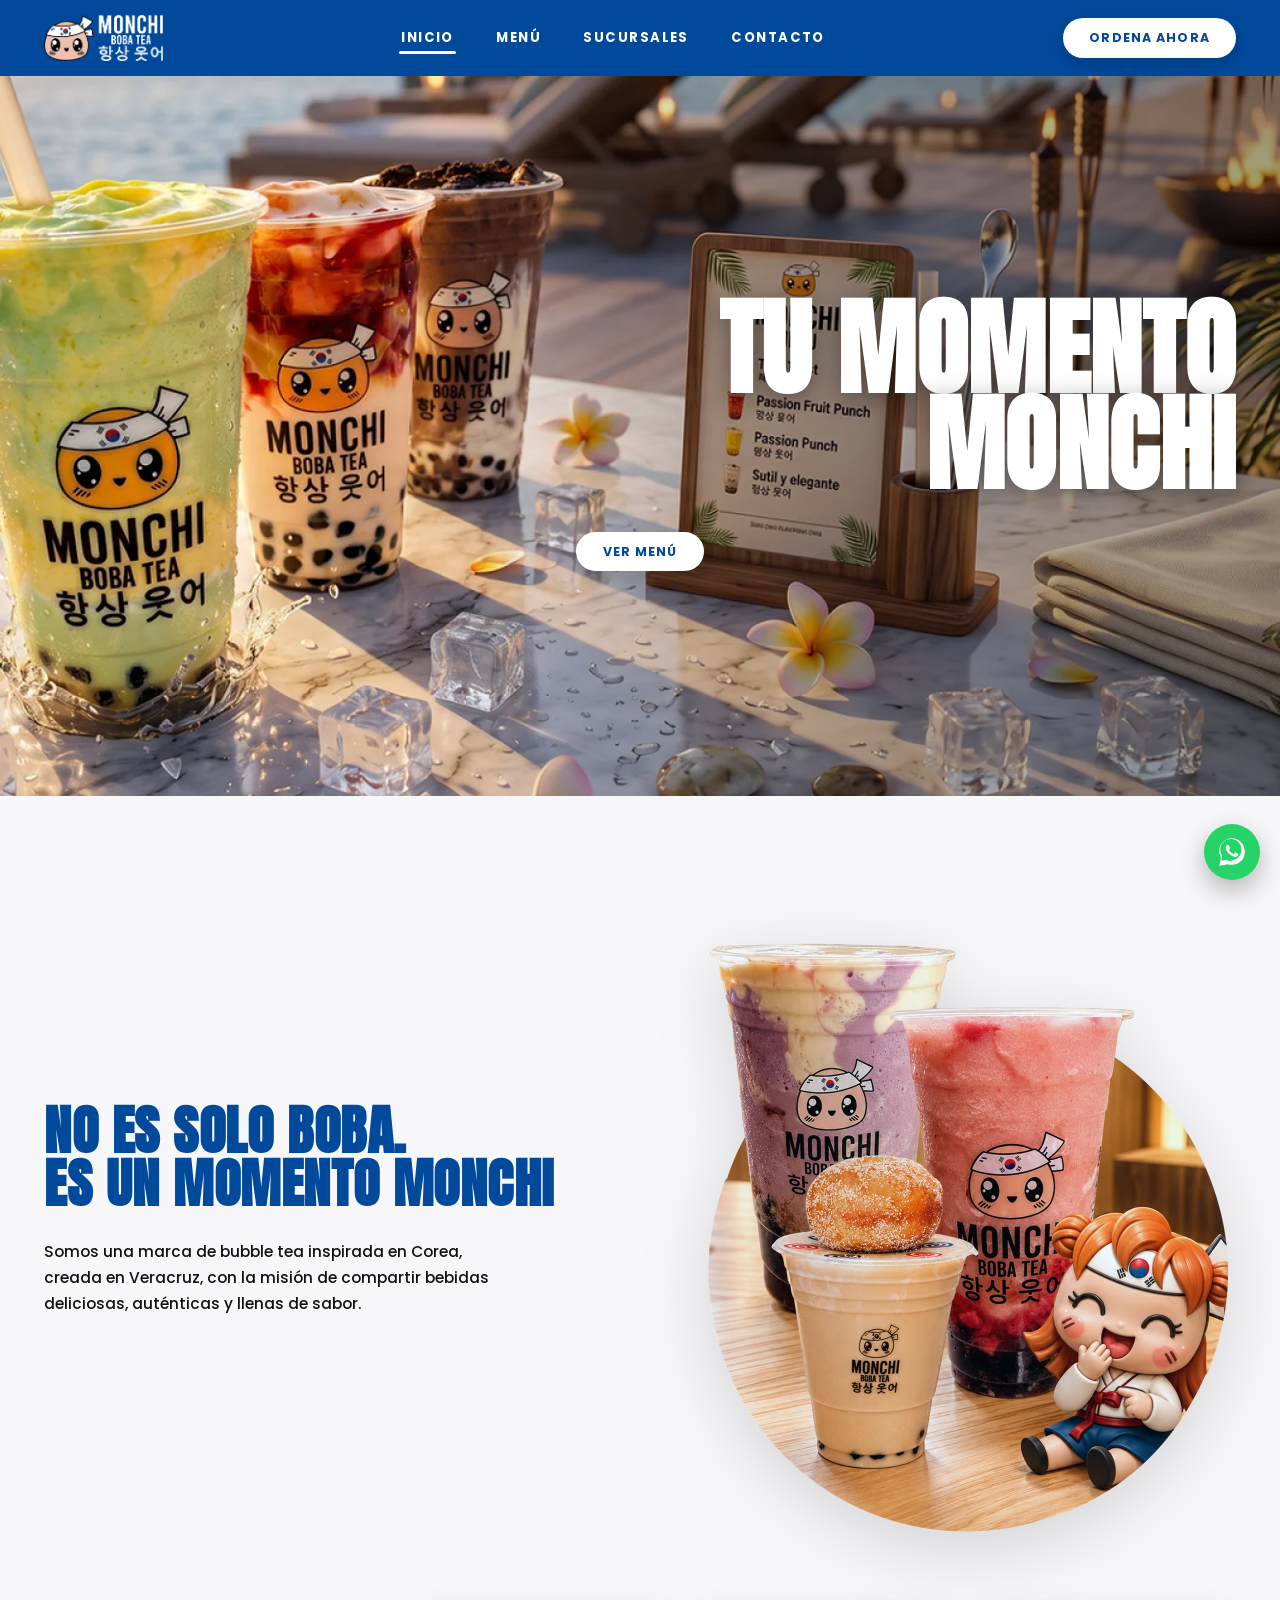
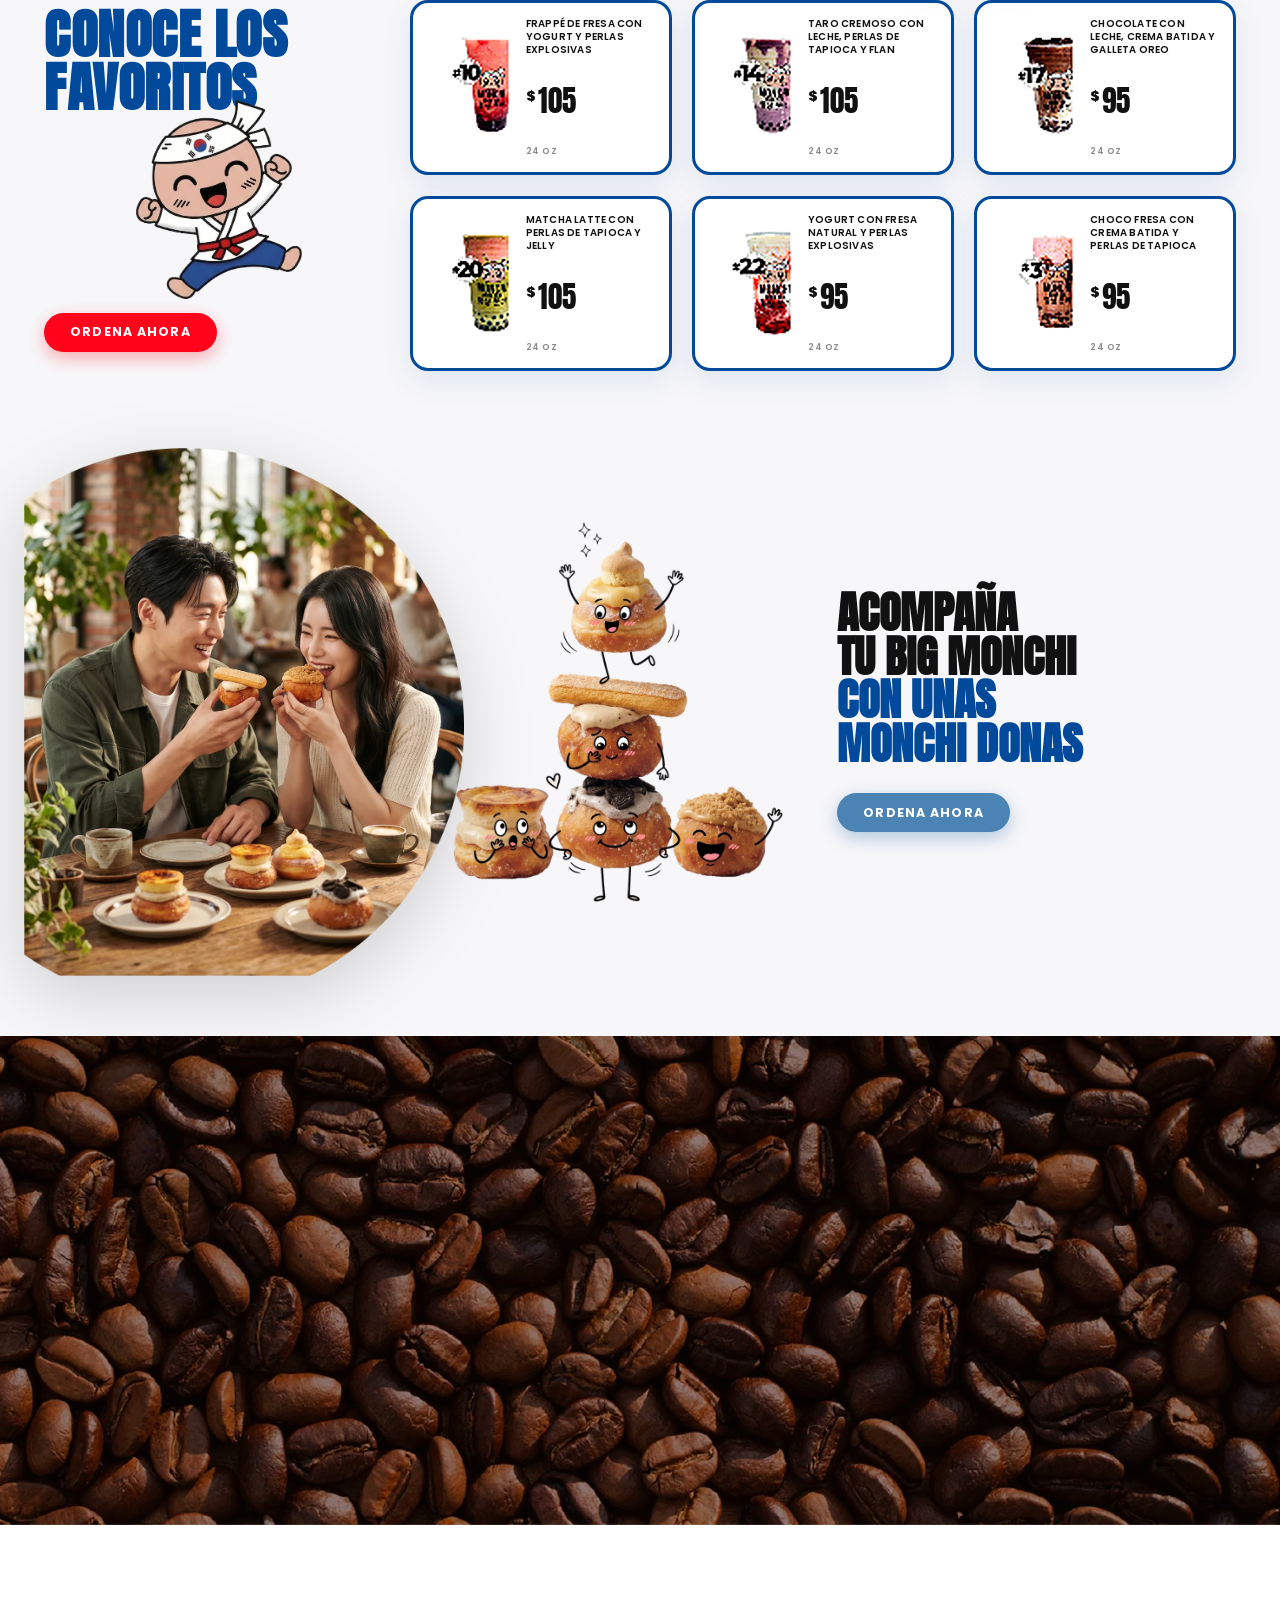
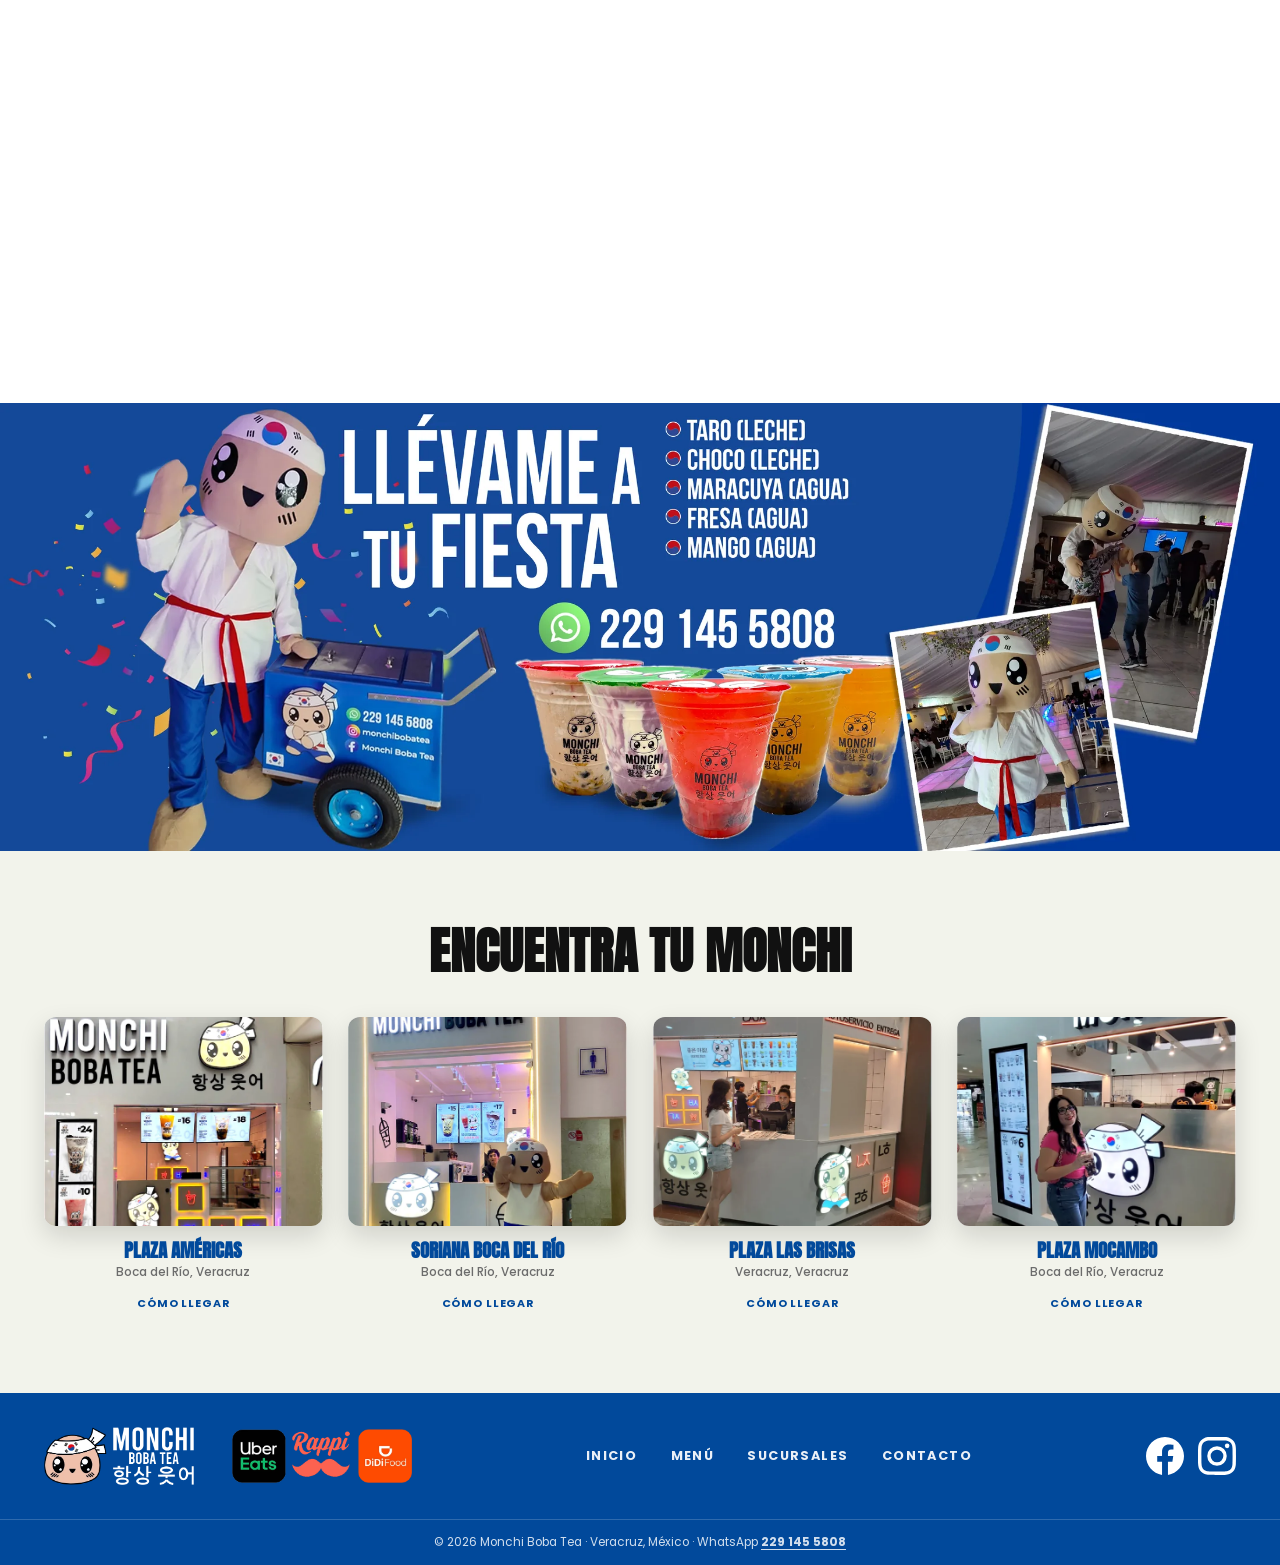
==== index.html @ 80b96523 "Sitio web de Monchi Boba Tea Página de una sola sección construida a partir de la maqueta original (" ====
<!DOCTYPE html>
<html lang="es-MX">
<head>
<meta charset="UTF-8">
<meta name="viewport" content="width=device-width, initial-scale=1">
<title>Monchi Boba Tea — Tu momento Monchi | Veracruz</title>
<meta name="description" content="Monchi Boba Tea: bubble tea inspirado en Corea, creado en Veracruz. Bebidas, Monchi Donas y café. Pídenos por Uber Eats, Rappi y DiDi Food.">
<meta name="theme-color" content="#01499B">
<link rel="icon" href="img/mascota.webp">
<meta property="og:title" content="Monchi Boba Tea — Tu momento Monchi">
<meta property="og:description" content="Bubble tea inspirado en Corea, creado en Veracruz.">
<meta property="og:image" content="img/hero-banner.webp">
<meta property="og:type" content="website">
<link rel="preconnect" href="https://fonts.googleapis.com">
<link rel="preconnect" href="https://fonts.gstatic.com" crossorigin>
<link href="https://fonts.googleapis.com/css2?family=Anton&family=Poppins:wght@400;500;600;700;800&display=swap" rel="stylesheet">
<link rel="stylesheet" href="css/styles.css">
</head>
<body>

<a class="skip-link" href="#inicio">Saltar al contenido</a>

<!-- ================= HEADER ================= -->
<header class="header" id="header">
  <div class="header__inner">
    <a class="header__logo" href="#inicio" aria-label="Monchi Boba Tea — Inicio">
      <img src="img/logo-blanco.webp" alt="Monchi Boba Tea" width="494" height="191">
    </a>

    <nav class="nav" id="nav" aria-label="Navegación principal">
      <ul class="nav__list">
        <li><a class="nav__link" href="#inicio">Inicio</a></li>
        <li><a class="nav__link" href="#menu">Menú</a></li>
        <li><a class="nav__link" href="#sucursales">Sucursales</a></li>
        <li><a class="nav__link" href="#contacto">Contacto</a></li>
      </ul>
      <a class="btn btn--white nav__cta-mobile" href="#pedidos">Ordena ahora</a>
    </nav>

    <a class="btn btn--white header__cta" href="#pedidos">Ordena ahora</a>

    <button class="hamburger" id="hamburger" aria-label="Abrir menú" aria-expanded="false" aria-controls="nav">
      <span></span><span></span><span></span>
    </button>
  </div>
</header>

<!-- ================= HERO ================= -->
<section class="hero" id="inicio">
  <img class="hero__bg" src="img/hero-banner.webp" alt="Bebidas Monchi Boba Tea sobre una mesa frente al mar" fetchpriority="high" width="1920" height="748">
  <div class="hero__content">
    <h1 class="hero__title reveal">Tu momento<br>Monchi</h1>
    <a class="btn btn--white hero__btn reveal" href="#menu">Ver menú</a>
  </div>
</section>

<!-- ================= NOSOTROS ================= -->
<section class="nosotros" id="nosotros">
  <div class="container nosotros__grid">
    <div class="nosotros__text reveal">
      <h2 class="h2-blue">No es solo boba.<br>Es un momento Monchi</h2>
      <p>Somos una marca de bubble tea inspirada en Corea, creada en Veracruz, con la misión de compartir bebidas deliciosas, auténticas y llenas de sabor.</p>
    </div>
    <div class="nosotros__media reveal">
      <img src="img/nosotros-circulo.webp" alt="Vasos de Monchi Boba Tea junto a la mascota Monchi" loading="lazy" width="1040" height="1300">
    </div>
  </div>
</section>

<!-- ================= FAVORITOS / MENÚ ================= -->
<section class="favoritos" id="menu">
  <div class="container favoritos__grid">
    <div class="favoritos__aside">
      <h2 class="h2-blue reveal">Conoce los<br>favoritos</h2>
      <img class="favoritos__mascota reveal" src="img/mascota.webp" alt="Mascota Monchi festejando" loading="lazy" width="420" height="501">
      <a class="btn btn--red reveal" href="#pedidos">Ordena ahora</a>
    </div>
    <div class="cards" id="cardsFavoritos"><!-- inyectado por js/main.js --></div>
  </div>
</section>

<!-- ================= DONAS ================= -->
<section class="donas" id="donas">
  <div class="donas__inner">
    <div class="donas__pareja reveal">
      <img src="img/donas-pareja.webp" alt="Pareja disfrutando Monchi Donas" loading="lazy" width="1040" height="1249">
    </div>
    <img class="donas__animadas reveal" src="img/donas-animadas.webp" alt="Monchi Donas animadas apiladas" loading="lazy" width="760" height="875">
    <div class="donas__text reveal">
      <h2>Acompaña<br>tu Big Monchi<br><span class="azul">con unas<br>Monchi Donas</span></h2>
      <a class="btn btn--blue" href="#pedidos">Ordena ahora</a>
    </div>
  </div>
</section>

<!-- ================= CAFÉ ================= -->
<section class="cafe" id="cafe">
  <div class="container">
    <h2 class="cafe__title reveal">Nuestro café</h2>
    <div class="cards cards--cafe" id="cardsCafe"><!-- inyectado por js/main.js --></div>
    <div class="cafe__cta reveal"><a class="btn btn--white" href="#pedidos">Ordena ahora</a></div>
  </div>
</section>

<!-- ================= GALERÍA / PEDIDOS ================= -->
<section class="galeria" id="pedidos">
  <div class="galeria__grid">
    <figure class="galeria__item reveal"><img src="img/galeria-1.webp" alt="Chica bebiendo un Monchi Boba Tea" loading="lazy" width="900" height="986"></figure>
    <figure class="galeria__item galeria__item--pedidos reveal">
      <img src="img/galeria-2.webp" alt="Pídenos por Uber Eats, Rappi y DiDi Food" loading="lazy" width="900" height="986">
      <div class="galeria__apps" role="group" aria-label="Apps de entrega">
        <a class="galeria__app" href="https://www.ubereats.com/mx/search?q=Monchi%20Boba%20Tea" target="_blank" rel="noopener">Uber Eats</a>
        <a class="galeria__app" href="https://www.rappi.com.mx/" target="_blank" rel="noopener">Rappi</a>
        <a class="galeria__app" href="https://www.didi-food.com/es-MX" target="_blank" rel="noopener">DiDi Food</a>
      </div>
    </figure>
    <figure class="galeria__item reveal"><img src="img/galeria-3.webp" alt="Chica abrazando un Big Monchi" loading="lazy" width="900" height="986"></figure>
  </div>
</section>

<!-- ================= FIESTA ================= -->
<section class="fiesta" id="fiesta" aria-label="Llévame a tu fiesta">
  <a class="fiesta__link" href="https://wa.me/522291455808?text=Hola%20Monchi%2C%20quiero%20informes%20del%20carrito%20para%20mi%20fiesta" target="_blank" rel="noopener">
    <img src="img/banner-fiesta.webp" alt="Llévame a tu fiesta: taro, choco, maracuyá, fresa y mango. WhatsApp 229 145 5808" loading="lazy" width="2200" height="770">
  </a>

  <!-- Resumen legible del banner: sólo se muestra en pantallas pequeñas,
       donde el texto del banner queda demasiado reducido para leerse. -->
  <div class="fiesta__resumen">
    <img class="fiesta__mascota" src="img/mascota.webp" alt="" aria-hidden="true" loading="lazy" width="420" height="501">
    <h2>Llévame a<br>tu fiesta</h2>
    <ul class="fiesta__sabores">
      <li>Taro (leche)</li>
      <li>Choco (leche)</li>
      <li>Maracuyá (agua)</li>
      <li>Fresa (agua)</li>
      <li>Mango (agua)</li>
    </ul>
    <a class="btn btn--white fiesta__cta" href="https://wa.me/522291455808?text=Hola%20Monchi%2C%20quiero%20informes%20del%20carrito%20para%20mi%20fiesta" target="_blank" rel="noopener">
      WhatsApp 229 145 5808
    </a>
  </div>
</section>

<!-- ================= SUCURSALES ================= -->
<section class="sucursales" id="sucursales">
  <div class="container">
    <h2 class="sucursales__title reveal">Encuentra tu Monchi</h2>
    <div class="sucursales__grid" id="gridSucursales"><!-- inyectado por js/main.js --></div>
  </div>
</section>

<!-- ================= FOOTER ================= -->
<footer class="footer" id="contacto">
  <div class="container footer__inner">
    <a class="footer__logo" href="#inicio" aria-label="Monchi Boba Tea — Inicio">
      <img src="img/logo-blanco.webp" alt="Monchi Boba Tea" loading="lazy" width="494" height="191">
    </a>

    <img class="footer__delivery" src="img/delivery.webp" alt="Uber Eats, Rappi y DiDi Food" loading="lazy" width="565" height="170">

    <nav class="footer__nav" aria-label="Navegación del pie">
      <a href="#inicio">Inicio</a>
      <a href="#menu">Menú</a>
      <a href="#sucursales">Sucursales</a>
      <a href="#contacto">Contacto</a>
    </nav>

    <div class="footer__social">
      <a href="https://www.facebook.com/MonchiBobaTea" target="_blank" rel="noopener" aria-label="Facebook de Monchi Boba Tea">
        <svg viewBox="0 0 24 24" aria-hidden="true"><path fill="currentColor" d="M24 12.07C24 5.4 18.63 0 12 0S0 5.4 0 12.07C0 18.1 4.39 23.09 10.13 24v-8.44H7.08v-3.49h3.05V9.41c0-3.02 1.79-4.69 4.53-4.69 1.31 0 2.68.24 2.68.24v2.96h-1.51c-1.49 0-1.96.93-1.96 1.89v2.26h3.33l-.53 3.49h-2.8V24C19.61 23.09 24 18.1 24 12.07z"/></svg>
      </a>
      <a href="https://www.instagram.com/monchibobatea" target="_blank" rel="noopener" aria-label="Instagram de Monchi Boba Tea">
        <svg viewBox="0 0 24 24" aria-hidden="true"><path fill="currentColor" d="M12 2.16c3.2 0 3.58.01 4.85.07 1.17.05 1.8.25 2.23.41.56.22.96.48 1.38.9.42.42.68.82.9 1.38.16.42.36 1.06.41 2.23.06 1.27.07 1.65.07 4.85s-.01 3.58-.07 4.85c-.05 1.17-.25 1.8-.41 2.23-.22.56-.48.96-.9 1.38-.42.42-.82.68-1.38.9-.42.16-1.06.36-2.23.41-1.27.06-1.65.07-4.85.07s-3.58-.01-4.85-.07c-1.17-.05-1.8-.25-2.23-.41-.56-.22-.96-.48-1.38-.9-.42-.42-.68-.82-.9-1.38-.16-.42-.36-1.06-.41-2.23C2.17 15.58 2.16 15.2 2.16 12s.01-3.58.07-4.85c.05-1.17.25-1.8.41-2.23.22-.56.48-.96.9-1.38.42-.42.82-.68 1.38-.9.42-.16 1.06-.36 2.23-.41C8.42 2.17 8.8 2.16 12 2.16M12 0C8.74 0 8.33.01 7.05.07 5.78.13 4.9.33 4.14.63c-.79.3-1.46.72-2.12 1.38C1.36 2.67.95 3.34.63 4.14.33 4.9.13 5.78.07 7.05.01 8.33 0 8.74 0 12s.01 3.67.07 4.95c.06 1.27.26 2.15.56 2.91.3.79.72 1.46 1.38 2.12.66.66 1.33 1.07 2.12 1.38.76.3 1.64.5 2.91.56C8.33 23.99 8.74 24 12 24s3.67-.01 4.95-.07c1.27-.06 2.15-.26 2.91-.56.79-.3 1.46-.72 2.12-1.38.66-.66 1.07-1.33 1.38-2.12.3-.76.5-1.64.56-2.91.06-1.28.07-1.69.07-4.95s-.01-3.67-.07-4.95c-.06-1.27-.26-2.15-.56-2.91-.3-.79-.72-1.46-1.38-2.12C21.33 1.36 20.66.95 19.86.63 19.1.33 18.22.13 16.95.07 15.67.01 15.26 0 12 0z"/><path fill="currentColor" d="M12 5.84A6.16 6.16 0 1 0 18.16 12 6.16 6.16 0 0 0 12 5.84zM12 16a4 4 0 1 1 4-4 4 4 0 0 1-4 4z"/><circle fill="currentColor" cx="18.41" cy="5.59" r="1.44"/></svg>
      </a>
    </div>
  </div>
  <div class="footer__legal">
    <div class="container">
      <p>© <span id="year"></span> Monchi Boba Tea · Veracruz, México · WhatsApp <a href="https://wa.me/522291455808" target="_blank" rel="noopener">229 145 5808</a></p>
    </div>
  </div>
</footer>

<a class="wa-float" href="https://wa.me/522291455808?text=Hola%20Monchi%2C%20quiero%20hacer%20un%20pedido" target="_blank" rel="noopener" aria-label="Escríbenos por WhatsApp">
  <svg viewBox="0 0 32 32" aria-hidden="true"><path fill="currentColor" d="M16.04 3C9.4 3 4 8.4 4 15.04c0 2.12.55 4.19 1.6 6.02L4 29l8.13-1.55a12 12 0 0 0 3.91.66h.01c6.63 0 12.03-5.4 12.03-12.04C28.08 8.4 22.68 3 16.04 3zm0 21.9h-.01a10 10 0 0 1-5.09-1.39l-.36-.22-4.82.92.96-4.7-.24-.38a9.94 9.94 0 0 1-1.53-5.31c0-5.51 4.49-10 10-10 2.67 0 5.18 1.04 7.07 2.93a9.93 9.93 0 0 1 2.93 7.07c0 5.51-4.49 10.08-9.91 10.08zm5.5-7.5c-.3-.15-1.77-.87-2.04-.97-.27-.1-.47-.15-.67.15s-.77.97-.94 1.17c-.17.2-.35.22-.65.07-.3-.15-1.26-.46-2.4-1.48a9 9 0 0 1-1.66-2.07c-.17-.3-.02-.46.13-.61.14-.14.3-.35.45-.52.15-.17.2-.3.3-.5.1-.2.05-.37-.02-.52-.08-.15-.67-1.62-.92-2.22-.24-.58-.49-.5-.67-.51h-.57c-.2 0-.52.07-.79.37-.27.3-1.04 1.02-1.04 2.48s1.07 2.88 1.22 3.08c.15.2 2.1 3.2 5.08 4.49.71.3 1.26.49 1.69.63.71.22 1.36.19 1.87.12.57-.09 1.77-.72 2.02-1.42.25-.7.25-1.29.17-1.42-.07-.13-.27-.2-.57-.35z"/></svg>
</a>

<script src="js/main.js"></script>
</body>
</html>
---- css/styles.css ----
/* =========================================================
   MONCHI BOBA TEA — hoja de estilos principal
   Paleta y tipografía tomadas de la maqueta.
   ========================================================= */

:root{
  --azul:        #01499B;   /* azul institucional (nav, footer, títulos) */
  --azul-fiesta: #00399C;   /* azul del banner de fiesta */
  --azul-claro:  #4B83B4;   /* botón de la sección Donas */
  --rojo:        #FF041B;   /* botón "Ordena ahora" de Favoritos */
  --negro:       #111111;
  --gris-texto:  #3A3A3A;
  --hueso:       #F7F7F9;   /* fondo secciones claras */
  --hueso-2:     #F2F3EB;   /* fondo sección sucursales */
  --blanco:      #FFFFFF;

  --display: 'Anton', 'Arial Narrow', Impact, sans-serif;
  --texto:   'Poppins', 'Segoe UI', system-ui, sans-serif;

  --radio:   18px;
  --radio-sm: 12px;
  --sombra:  0 10px 30px rgba(1, 73, 155, .10);
  --max:     1240px;
  --header-h: 76px;
}

/* ---------- Reset ---------- */
*,*::before,*::after{ box-sizing:border-box; }
html{ scroll-behavior:smooth; scroll-padding-top:var(--header-h); }
body{
  margin:0;
  font-family:var(--texto);
  color:var(--gris-texto);
  background:var(--blanco);
  overflow-x:hidden;
  -webkit-font-smoothing:antialiased;
}
/* height:auto junto a los atributos width/height del HTML evita que la página
   "salte" mientras cargan las imágenes. */
img{ max-width:100%; height:auto; display:block; }
a{ text-decoration:none; color:inherit; }
ul{ list-style:none; margin:0; padding:0; }
h1,h2,h3{ margin:0; }
button{ font:inherit; }

@media (prefers-reduced-motion: reduce){
  html{ scroll-behavior:auto; }
  *,*::before,*::after{ animation-duration:.001ms !important; transition-duration:.001ms !important; }
}

.container{ width:100%; max-width:var(--max); margin-inline:auto; padding-inline:24px; }

.skip-link{
  position:absolute; left:-9999px; top:0; z-index:999;
  background:var(--blanco); color:var(--azul); padding:12px 20px; border-radius:0 0 12px 0; font-weight:700;
}
.skip-link:focus{ left:0; }

:where(a,button,[tabindex]):focus-visible{
  outline:3px solid #FFD400; outline-offset:3px; border-radius:6px;
}

/* ---------- Tipografía de títulos ---------- */
.h2-blue{
  font-family:var(--display);
  color:var(--azul);
  font-size:clamp(2rem, 4.6vw, 3.4rem);
  line-height:.98;
  letter-spacing:.01em;
  text-transform:uppercase;
}

/* ---------- Botones ---------- */
.btn{
  display:inline-flex; align-items:center; justify-content:center;
  font-family:var(--texto);
  font-weight:700;
  font-size:.78rem;
  letter-spacing:.09em;
  text-transform:uppercase;
  padding:.85em 2.1em;
  border-radius:999px;
  white-space:nowrap;
  transition:transform .18s ease, box-shadow .18s ease, background-color .18s ease, color .18s ease;
}
.btn:hover{ transform:translateY(-2px); }
.btn:active{ transform:translateY(0); }

.btn--white{ background:var(--blanco); color:var(--azul); box-shadow:0 6px 18px rgba(0,0,0,.16); }
.btn--white:hover{ background:#EAF2FC; box-shadow:0 10px 24px rgba(0,0,0,.22); }

.btn--red{ background:var(--rojo); color:var(--blanco); box-shadow:0 6px 18px rgba(255,4,27,.32); }
.btn--red:hover{ background:#E20017; box-shadow:0 10px 26px rgba(255,4,27,.42); }

.btn--blue{ background:var(--azul-claro); color:var(--blanco); box-shadow:0 6px 18px rgba(1,73,155,.28); }
.btn--blue:hover{ background:var(--azul); box-shadow:0 10px 26px rgba(1,73,155,.38); }

/* =========================================================
   HEADER
   ========================================================= */
.header{
  position:fixed; inset:0 0 auto 0; z-index:100;
  background:var(--azul);
  transition:box-shadow .25s ease, background-color .25s ease;
}
.header.is-stuck{ box-shadow:0 6px 22px rgba(0,0,0,.20); }

.header__inner{
  width:100%; max-width:var(--max); margin-inline:auto;
  padding:0 24px;
  height:var(--header-h);
  display:flex; align-items:center; gap:24px;
}
.header__logo{ flex:0 0 auto; }
.header__logo img{ height:46px; width:auto; }

.nav{ margin-inline:auto; }
.nav__list{ display:flex; align-items:center; gap:clamp(18px, 3vw, 46px); }
.nav__link{
  color:var(--blanco);
  font-weight:700; font-size:.82rem; letter-spacing:.11em; text-transform:uppercase;
  position:relative; padding:6px 2px; display:inline-block;
}
.nav__link::after{
  content:""; position:absolute; left:0; right:0; bottom:0; height:3px;
  background:var(--blanco); border-radius:3px;
  transform:scaleX(0); transform-origin:left; transition:transform .25s ease;
}
.nav__link:hover::after,
.nav__link.is-active::after{ transform:scaleX(1); }

.header__cta{ flex:0 0 auto; }
.nav__cta-mobile{ display:none; }

/* Hamburguesa */
.hamburger{
  display:none;
  width:44px; height:44px; padding:10px;
  background:transparent; border:0; cursor:pointer;
  flex-direction:column; justify-content:space-between;
}
.hamburger span{
  display:block; height:3px; width:100%; background:var(--blanco); border-radius:3px;
  transition:transform .3s ease, opacity .2s ease;
}
.hamburger.is-open span:nth-child(1){ transform:translateY(10.5px) rotate(45deg); }
.hamburger.is-open span:nth-child(2){ opacity:0; }
.hamburger.is-open span:nth-child(3){ transform:translateY(-10.5px) rotate(-45deg); }

/* =========================================================
   HERO
   ========================================================= */
.hero{
  position:relative;
  margin-top:var(--header-h);
  min-height:clamp(420px, 62vw, 720px);
  display:flex; align-items:center;
  overflow:hidden;
}
.hero__bg{
  position:absolute; inset:0;
  width:100%; height:100%; object-fit:cover; object-position:center 42%;
  z-index:0;
}
.hero::after{
  content:""; position:absolute; inset:0; z-index:1;
  background:linear-gradient(90deg, rgba(0,0,0,0) 35%, rgba(0,0,0,.28) 70%, rgba(0,0,0,.38) 100%);
}
.hero__content{
  position:relative; z-index:2;
  width:100%; max-width:var(--max); margin-inline:auto; padding:0 24px;
  display:flex; flex-direction:column; align-items:flex-end;
  text-align:right;
  gap:clamp(18px, 3vw, 40px);
}
.hero__title{
  font-family:var(--display);
  color:var(--blanco);
  text-transform:uppercase;
  font-size:clamp(2.6rem, 8.2vw, 6.6rem);
  line-height:.92;
  letter-spacing:.005em;
  text-shadow:0 6px 26px rgba(0,0,0,.42);
}
.hero__btn{ align-self:center; }

/* =========================================================
   NOSOTROS
   ========================================================= */
.nosotros{ background:var(--hueso); padding:clamp(48px, 7vw, 90px) 0 clamp(20px, 3vw, 40px); }
.nosotros__grid{
  display:grid;
  grid-template-columns:1.05fr .95fr;
  align-items:center;
  gap:clamp(24px, 5vw, 70px);
}
.nosotros__text p{
  margin:clamp(16px, 2.4vw, 28px) 0 0;
  max-width:46ch;
  font-size:clamp(.94rem, 1.2vw, 1.06rem);
  font-weight:500;
  line-height:1.7;
  color:var(--negro);
}
.nosotros__media img{
  width:100%;
  max-width:520px;
  margin-inline:auto;
  filter:drop-shadow(0 18px 34px rgba(0,0,0,.14));
}

/* =========================================================
   FAVORITOS
   ========================================================= */
.favoritos{ background:var(--hueso); padding:clamp(10px, 2vw, 30px) 0 clamp(40px, 6vw, 80px); }
.favoritos__grid{
  display:grid;
  grid-template-columns:minmax(230px, .78fr) 2fr;
  gap:clamp(20px, 3.4vw, 46px);
  align-items:start;
}
.favoritos__aside{ position:relative; padding-top:8px; }
.favoritos__mascota{
  width:clamp(120px, 13vw, 190px);
  margin:-14px 0 14px auto;
  margin-right:clamp(10px, 5vw, 70px);
  animation:flotar 3.4s ease-in-out infinite;
}
@keyframes flotar{
  0%,100%{ transform:translateY(0) rotate(-2deg); }
  50%    { transform:translateY(-12px) rotate(2deg); }
}

.cards{
  display:grid;
  grid-template-columns:repeat(3, 1fr);
  gap:clamp(12px, 1.6vw, 22px);
}

.card{
  background:var(--blanco);
  border:3px solid var(--azul);
  border-radius:var(--radio);
  padding:14px 16px;
  display:flex; align-items:center; gap:12px;
  min-height:150px;
  box-shadow:var(--sombra);
  transition:transform .22s ease, box-shadow .22s ease;
}
.card:hover{ transform:translateY(-6px); box-shadow:0 18px 38px rgba(1,73,155,.20); }

.card__img{
  flex:0 0 38%;
  align-self:stretch;
  display:flex; align-items:center; justify-content:center;
}
.card__img img{
  max-height:130px; width:auto; object-fit:contain;
}
.card__body{ flex:1 1 auto; min-width:0; }
.card__desc{
  font-size:.62rem;
  font-weight:600;
  line-height:1.35;
  letter-spacing:.02em;
  text-transform:uppercase;
  color:var(--negro);
  margin:0 0 10px;
}
.card__price{
  font-family:var(--display);
  color:var(--negro);
  font-size:clamp(1.5rem, 2.3vw, 2rem);
  line-height:1;
  display:flex; align-items:flex-start; gap:2px;
}
.card__price sup{
  font-size:.5em; line-height:1; margin-top:.22em; font-family:var(--texto); font-weight:800;
}
.card__note{
  margin:4px 0 0;
  font-size:.55rem; font-weight:600; letter-spacing:.06em; text-transform:uppercase; color:#8A8A8A;
}

/* =========================================================
   DONAS
   ========================================================= */
.donas{ background:var(--hueso); padding-bottom:clamp(30px, 5vw, 60px); }
.donas__inner{
  width:100%; max-width:1320px; margin-inline:auto;
  display:grid;
  grid-template-columns:1.05fr .8fr 1fr;
  align-items:center;
  gap:clamp(6px, 1.5vw, 20px);
  padding-inline:24px;
}
.donas__pareja img{
  width:100%; max-width:520px;
  filter:drop-shadow(0 18px 34px rgba(0,0,0,.16));
}
.donas__animadas{
  width:100%; max-width:330px; justify-self:center;
  margin-left:clamp(-70px, -5vw, 0px);
  animation:flotar-suave 4.2s ease-in-out infinite;
}
@keyframes flotar-suave{
  0%,100%{ transform:translateY(0); }
  50%    { transform:translateY(-14px); }
}
.donas__text h2{
  font-family:var(--display);
  text-transform:uppercase;
  color:var(--negro);
  font-size:clamp(1.7rem, 3.4vw, 3rem);
  line-height:1;
}
.donas__text .azul{ color:var(--azul); }
.donas__text .btn{ margin-top:clamp(16px, 2.4vw, 28px); }

/* =========================================================
   CAFÉ
   ========================================================= */
.cafe{
  position:relative;
  background:url("../img/fondo-cafe.webp") center/cover no-repeat;
  padding:clamp(44px, 6vw, 80px) 0;
  isolation:isolate;
}
.cafe::before{
  content:""; position:absolute; inset:0; z-index:-1;
  background:rgba(20, 9, 4, .30);
}
.cafe__title{
  font-family:var(--display);
  color:var(--blanco);
  text-transform:uppercase;
  text-align:center;
  font-size:clamp(2rem, 5vw, 3.6rem);
  line-height:1;
  text-shadow:0 6px 22px rgba(0,0,0,.45);
  margin-bottom:clamp(24px, 3.4vw, 42px);
}
.cards--cafe{ grid-template-columns:repeat(4, 1fr); }
.cards--cafe .card{ min-height:132px; }
.cards--cafe .card__img{ flex:0 0 40%; }
.cards--cafe .card__img img{ max-height:110px; }
.card__name{
  font-family:var(--display);
  text-transform:uppercase;
  color:var(--negro);
  font-size:clamp(.95rem, 1.5vw, 1.3rem);
  line-height:1;
  margin:0 0 8px;
}
.cafe__cta{ text-align:center; margin-top:clamp(24px, 3vw, 36px); }

/* =========================================================
   GALERÍA / PEDIDOS
   ========================================================= */
.galeria{ background:var(--blanco); }
.galeria__grid{
  display:grid;
  grid-template-columns:repeat(3, 1fr);
  gap:clamp(8px, 1.2vw, 16px);
  padding:clamp(8px, 1.2vw, 16px);
}
.galeria__item{
  position:relative; margin:0;
  border-radius:var(--radio); overflow:hidden;
}
.galeria__item img{
  width:100%; height:100%; object-fit:cover; aspect-ratio:1 / 1.1;
  transition:transform .45s ease;
}
.galeria__item:hover img{ transform:scale(1.04); }

/* Zonas clicables colocadas sobre los logos que ya trae la imagen 2.
   Los porcentajes corresponden a la posición de cada logo dentro de
   galeria-2.webp. */
.galeria__apps{ position:absolute; inset:0; }
.galeria__app{
  position:absolute;
  top:13.5%; height:16.5%;
  border-radius:14px;
  font-size:0;                 /* el rótulo ya está impreso en la imagen */
  transition:box-shadow .2s ease, transform .2s ease;
}
.galeria__app:nth-child(1){ left:3.5%;  width:18%; }   /* Uber Eats */
.galeria__app:nth-child(2){ left:24.5%; width:21%; }   /* Rappi     */
.galeria__app:nth-child(3){ left:46%;   width:19%; }   /* DiDi Food */
.galeria__app:hover{
  transform:translateY(-3px);
  box-shadow:0 8px 20px rgba(0,0,0,.28);
}

/* =========================================================
   FIESTA
   ========================================================= */
.fiesta{ background:var(--azul-fiesta); line-height:0; }
.fiesta__link{ display:block; position:relative; }
.fiesta__link img{ width:100%; height:auto; }
.fiesta__link::after{
  content:""; position:absolute; inset:0;
  background:rgba(255,255,255,0); transition:background-color .25s ease;
}
.fiesta__link:hover::after{ background:rgba(255,255,255,.07); }

/* Versión móvil de la sección — sólo se muestra bajo 720px, donde el
   banner panorámico haría el texto ilegible (ver media query). */
.fiesta__resumen{ display:none; }
.fiesta__mascota{ width:120px; margin:0 auto 14px; }
.fiesta__resumen h2{
  font-family:var(--display);
  text-transform:uppercase;
  color:var(--blanco);
  font-size:clamp(1.9rem, 9vw, 2.6rem);
  line-height:.98;
  margin-bottom:16px;
}
.fiesta__sabores{
  display:flex; flex-wrap:wrap; justify-content:center; gap:8px 10px;
  margin-bottom:20px;
}
.fiesta__sabores li{
  background:rgba(255,255,255,.14);
  border:1px solid rgba(255,255,255,.34);
  border-radius:999px;
  padding:6px 14px;
  font-size:.74rem; font-weight:700; letter-spacing:.05em; text-transform:uppercase;
  color:var(--blanco);
}

/* =========================================================
   SUCURSALES
   ========================================================= */
.sucursales{ background:var(--hueso-2); padding:clamp(44px, 6vw, 80px) 0; }
.sucursales__title{
  font-family:var(--display);
  text-transform:uppercase; text-align:center;
  color:var(--negro);
  font-size:clamp(1.8rem, 4.4vw, 3.1rem);
  line-height:1;
  margin-bottom:clamp(24px, 3.4vw, 40px);
}
.sucursales__grid{
  display:grid; grid-template-columns:repeat(4, 1fr);
  gap:clamp(14px, 2vw, 26px);
}
.sucursal{ text-align:center; }
.sucursal__foto{
  border-radius:var(--radio-sm); overflow:hidden;
  box-shadow:0 10px 26px rgba(0,0,0,.14);
  aspect-ratio:4 / 3; background:var(--blanco);
}
.sucursal__foto img{
  width:100%; height:100%; object-fit:cover;
  transition:transform .4s ease;
}
.sucursal:hover .sucursal__foto img{ transform:scale(1.06); }
.sucursal__nombre{
  font-family:var(--display);
  text-transform:uppercase;
  color:var(--azul);
  font-size:clamp(.9rem, 1.45vw, 1.25rem);
  line-height:1.1;
  margin:14px 0 4px;
}
.sucursal__dir{
  font-size:.74rem; font-weight:500; color:#6C6C6C; margin:0 0 8px;
}
.sucursal__mapa{
  display:inline-block;
  font-size:.68rem; font-weight:700; letter-spacing:.08em; text-transform:uppercase;
  color:var(--azul); border-bottom:2px solid transparent; padding-bottom:2px;
  transition:border-color .2s ease;
}
.sucursal__mapa:hover{ border-color:var(--azul); }

/* =========================================================
   FOOTER
   ========================================================= */
.footer{ background:var(--azul); color:var(--blanco); }
.footer__inner{
  display:flex; align-items:center; flex-wrap:wrap;
  gap:clamp(18px, 3vw, 46px);
  padding-block:clamp(22px, 3vw, 34px);
}
.footer__logo img{ height:58px; width:auto; }
.footer__delivery{ height:54px; width:auto; }
.footer__nav{
  display:flex; gap:clamp(16px, 2.6vw, 40px); margin-inline:auto;
}
.footer__nav a{
  font-weight:700; font-size:.8rem; letter-spacing:.11em; text-transform:uppercase;
  opacity:.92; transition:opacity .2s ease;
}
.footer__nav a:hover{ opacity:1; text-decoration:underline; text-underline-offset:5px; }
.footer__social{ display:flex; gap:14px; }
.footer__social a{
  width:38px; height:38px; display:grid; place-items:center;
  color:var(--blanco); transition:transform .2s ease, opacity .2s ease;
}
.footer__social svg{ width:100%; height:100%; }
.footer__social a:hover{ transform:translateY(-3px) scale(1.06); }

.footer__legal{
  border-top:1px solid rgba(255,255,255,.18);
  font-size:.74rem; text-align:center; padding-block:14px;
}
.footer__legal p{ margin:0; opacity:.82; }
.footer__legal a{ font-weight:700; text-decoration:underline; text-underline-offset:3px; }

/* =========================================================
   WHATSAPP FLOTANTE
   ========================================================= */
.wa-float{
  position:fixed; right:20px; bottom:20px; z-index:90;
  width:56px; height:56px; border-radius:50%;
  background:#25D366; color:var(--blanco);
  display:grid; place-items:center;
  box-shadow:0 10px 26px rgba(0,0,0,.28);
  transition:transform .2s ease, box-shadow .2s ease;
}
.wa-float svg{ width:34px; height:34px; }
.wa-float:hover{ transform:scale(1.08); box-shadow:0 14px 32px rgba(0,0,0,.34); }

/* =========================================================
   ANIMACIÓN DE ENTRADA
   ========================================================= */
.reveal{ opacity:0; transform:translateY(26px); transition:opacity .7s ease, transform .7s ease; }
.reveal.is-visible{ opacity:1; transform:none; }
@media (prefers-reduced-motion: reduce){
  .reveal{ opacity:1; transform:none; }
}

/* =========================================================
   RESPONSIVE
   ========================================================= */
@media (max-width: 1080px){
  .cards--cafe{ grid-template-columns:repeat(2, 1fr); }
  .sucursales__grid{ grid-template-columns:repeat(2, 1fr); }
}

@media (max-width: 960px){
  :root{ --header-h:66px; }

  .header__cta{ display:none; }
  .hamburger{ display:flex; margin-left:auto; }

  .nav{
    position:fixed; inset:var(--header-h) 0 auto 0;
    background:var(--azul);
    margin:0;
    display:grid; gap:8px;
    padding:18px 24px 26px;
    box-shadow:0 18px 30px rgba(0,0,0,.24);
    transform:translateY(-130%);
    transition:transform .35s cubic-bezier(.4,0,.2,1);
  }
  /* Mientras está cerrado, js/main.js le pone el atributo `inert`: eso lo
     saca del orden de tabulación y del árbol de accesibilidad, de modo que
     no se puede tabular hasta enlaces que están fuera de pantalla. */
  .nav[inert]{ pointer-events:none; }
  .nav.is-open{ transform:translateY(0); }
  .nav__list{ flex-direction:column; align-items:flex-start; gap:4px; }
  .nav__link{ display:block; width:100%; padding:12px 2px; font-size:.95rem; }
  .nav__cta-mobile{ display:inline-flex; margin-top:10px; align-self:flex-start; }

  .hero__content{ align-items:center; text-align:center; }
  /* En escritorio el texto va a la derecha y basta un degradado lateral.
     Centrado sobre la foto necesita un velo uniforme para que el blanco
     mantenga contraste sobre la carta clara del fondo. */
  .hero::after{
    background:linear-gradient(180deg,
      rgba(0,0,0,.28) 0%, rgba(0,0,0,.46) 48%, rgba(0,0,0,.22) 100%);
  }

  .nosotros__grid{ grid-template-columns:1fr; }
  .nosotros__media{ order:-1; }
  .nosotros__media img{ max-width:360px; }
  .nosotros__text p{ max-width:none; }

  .favoritos__grid{ grid-template-columns:1fr; }
  .favoritos__aside{
    display:grid; grid-template-columns:1fr auto; align-items:center;
    gap:10px 18px; margin-bottom:22px;
  }
  .favoritos__aside .h2-blue{ grid-column:1; }
  .favoritos__mascota{ grid-column:2; grid-row:1 / span 2; margin:0; width:120px; }
  .favoritos__aside .btn{ grid-column:1; justify-self:start; }

  .donas__inner{ grid-template-columns:1fr; justify-items:center; text-align:center; gap:14px; }
  .donas__pareja img{ max-width:420px; }
  .donas__animadas{ margin-left:0; max-width:250px; }

  .galeria__grid{ grid-template-columns:1fr; }
  .galeria__item img{ aspect-ratio:4 / 3; }
  .galeria__item--pedidos img{ aspect-ratio:auto; }
}

@media (max-width: 720px){
  .cards{ grid-template-columns:repeat(2, 1fr); }
  .card{ min-height:0; flex-direction:column; text-align:center; padding:16px 12px; }
  .card__img{ flex:0 0 auto; }
  .card__img img{ max-height:120px; }
  .card__price{ justify-content:center; }

  /* El banner de fiesta es muy panorámico: a este ancho su texto quedaría
     ilegible, así que se sustituye por la misma información compuesta con
     texto real. En escritorio se sigue mostrando el banner original. */
  .fiesta__link{ display:none; }
  .fiesta__resumen{
    display:block;
    text-align:center;
    line-height:normal;
    padding:34px 24px 40px;
  }

  .footer__inner{ justify-content:center; text-align:center; }
  .footer__nav{ order:3; width:100%; justify-content:center; flex-wrap:wrap; margin:0; }
  .footer__social{ order:4; width:100%; justify-content:center; }
}

@media (max-width: 520px){
  .cards, .cards--cafe{ grid-template-columns:1fr; }
  .card{ flex-direction:row; text-align:left; }
  .card__img{ flex:0 0 36%; }
  .card__price{ justify-content:flex-start; }
  .sucursales__grid{ grid-template-columns:1fr; }
  .hero__title{ font-size:clamp(2.2rem, 12vw, 3.4rem); }
}
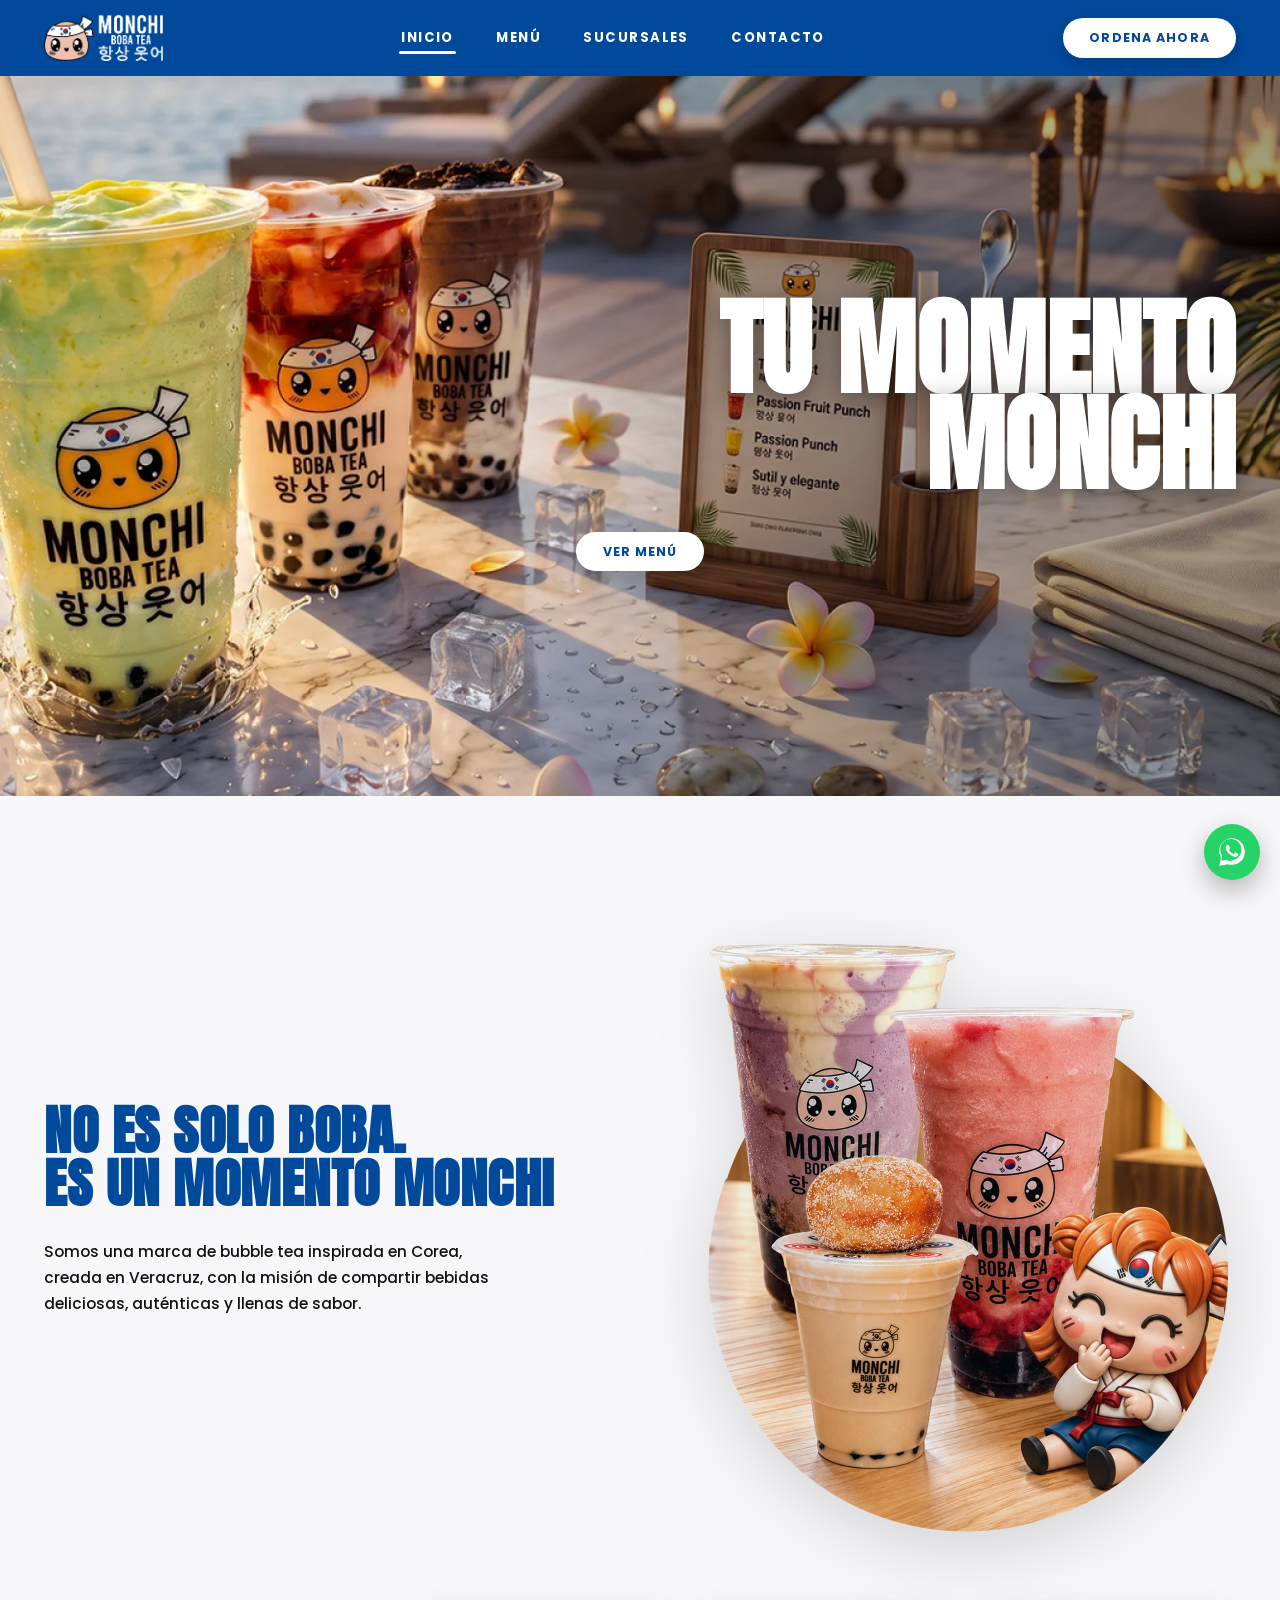
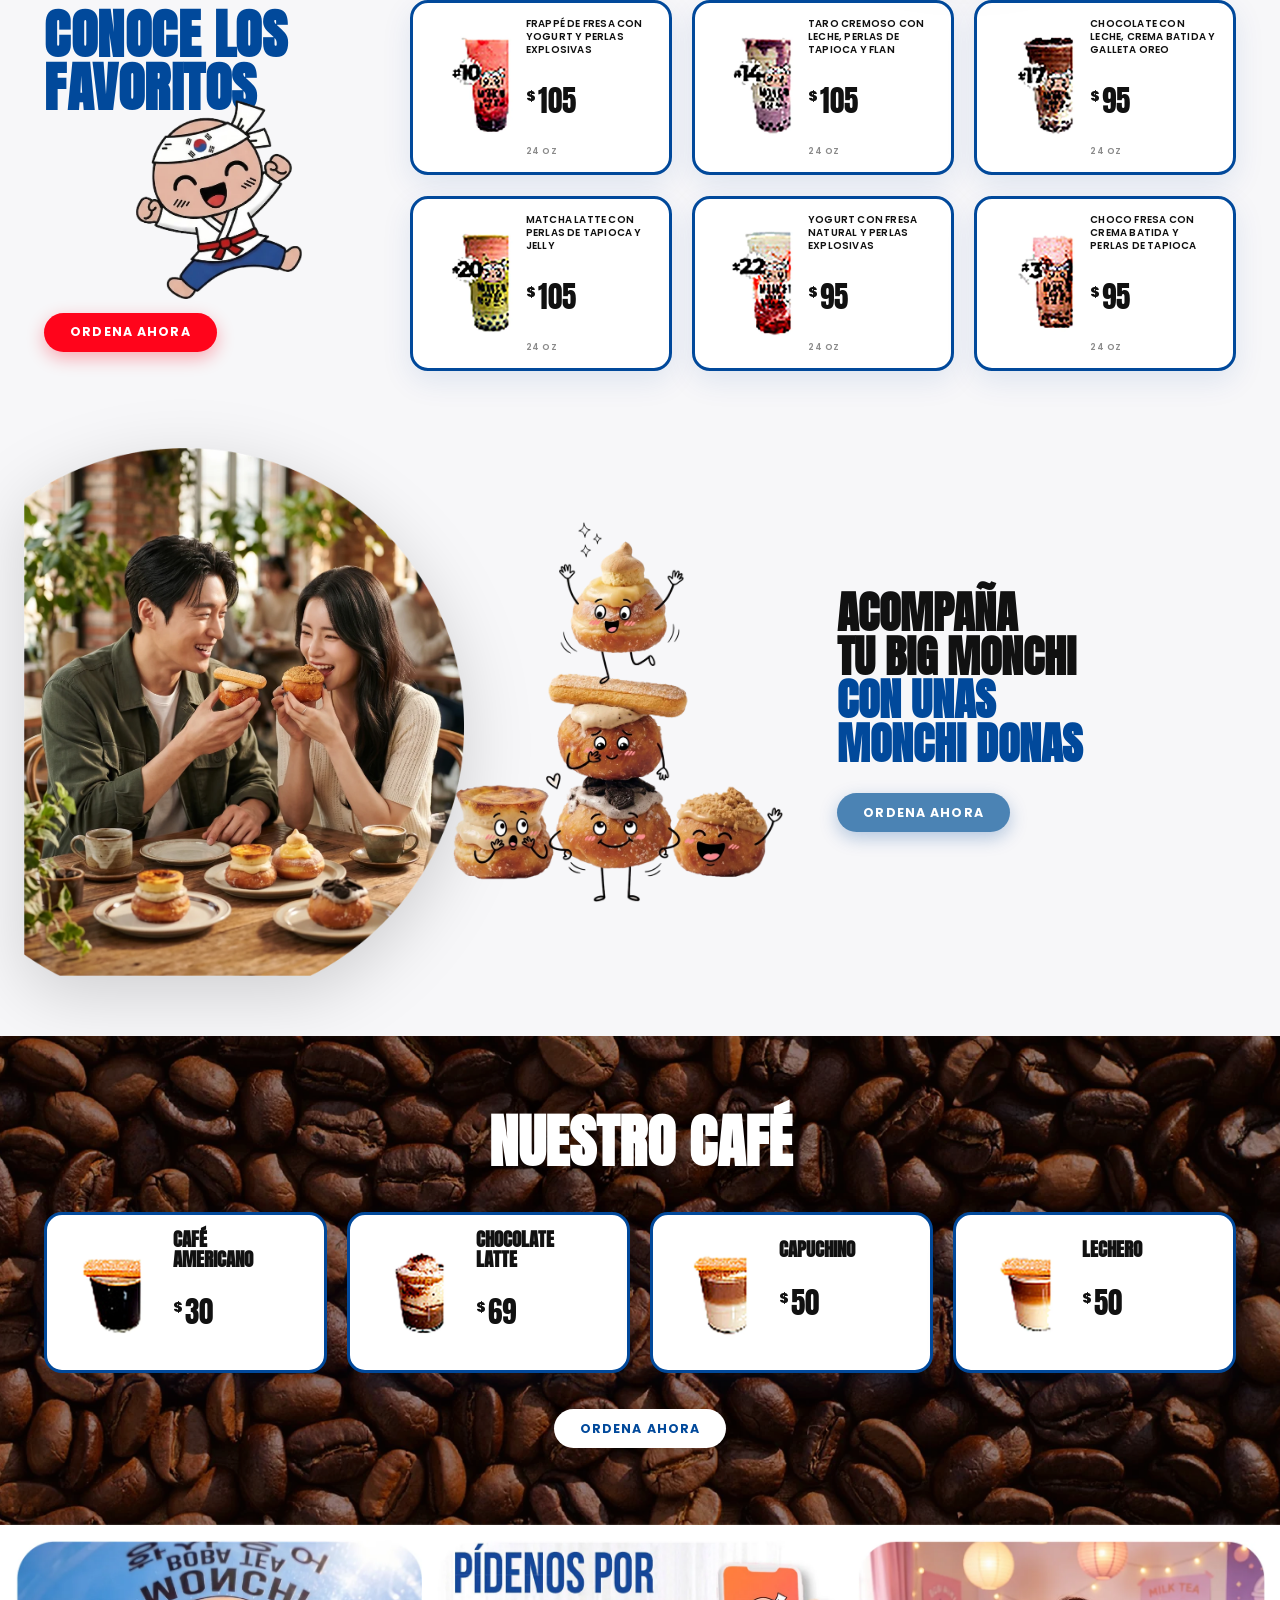
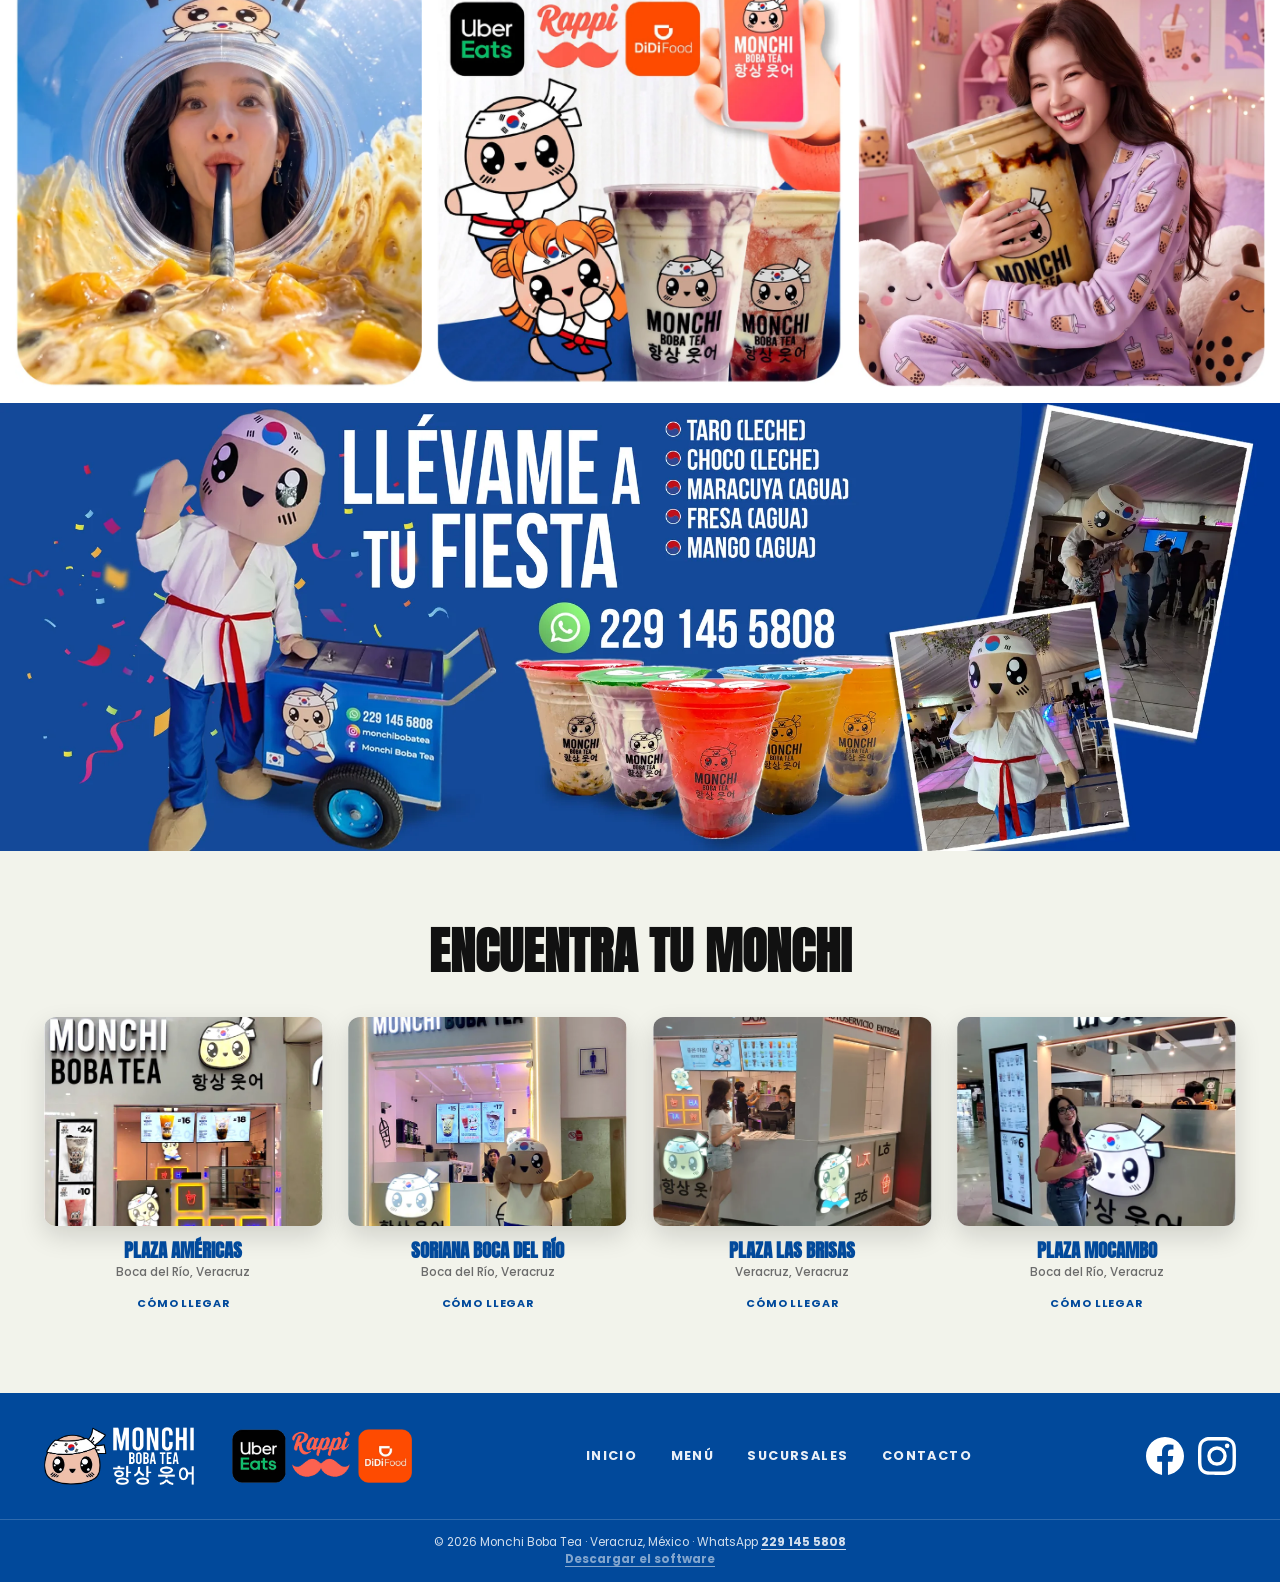
==== commit f7c454bd: "Agrega la página de descarga del punto de venta y prepara la publicación El encargado de una sucursa" ====
--- a/index.html
+++ b/index.html
@@ -7,9 +7,14 @@
 <meta name="description" content="Monchi Boba Tea: bubble tea inspirado en Corea, creado en Veracruz. Bebidas, Monchi Donas y café. Pídenos por Uber Eats, Rappi y DiDi Food.">
 <meta name="theme-color" content="#01499B">
 <link rel="icon" href="img/mascota.webp">
+<link rel="canonical" href="https://mariosanchez19.github.io/monchi-boba-tea/">
+<meta property="og:url" content="https://mariosanchez19.github.io/monchi-boba-tea/">
+<meta property="og:site_name" content="Monchi Boba Tea">
+<meta property="og:locale" content="es_MX">
+<meta name="twitter:card" content="summary_large_image">
 <meta property="og:title" content="Monchi Boba Tea — Tu momento Monchi">
 <meta property="og:description" content="Bubble tea inspirado en Corea, creado en Veracruz.">
-<meta property="og:image" content="img/hero-banner.webp">
+<meta property="og:image" content="https://mariosanchez19.github.io/monchi-boba-tea/img/hero-banner.webp">
 <meta property="og:type" content="website">
 <link rel="preconnect" href="https://fonts.googleapis.com">
 <link rel="preconnect" href="https://fonts.gstatic.com" crossorigin>
@@ -178,6 +183,9 @@
   <div class="footer__legal">
     <div class="container">
       <p>© <span id="year"></span> Monchi Boba Tea · Veracruz, México · WhatsApp <a href="https://wa.me/522291455808" target="_blank" rel="noopener">229 145 5808</a></p>
+      <!-- Enlace de uso interno: lo usan las sucursales para instalar el punto
+           de venta en una computadora nueva. Va discreto a propósito. -->
+      <p class="footer__interno-linea"><a class="footer__interno" href="descargar.html">Descargar el software</a></p>
     </div>
   </div>
 </footer>
--- a/css/styles.css
+++ b/css/styles.css
@@ -629,3 +629,147 @@
   .sucursales__grid{ grid-template-columns:1fr; }
   .hero__title{ font-size:clamp(2.2rem, 12vw, 3.4rem); }
 }
+
+/* =========================================================
+   PÁGINA DE DESCARGA (descargar.html)
+   Uso interno: la usan las sucursales para instalar el punto
+   de venta en una computadora nueva.
+   ========================================================= */
+/* Cabecera sin menú: el único botón se va al extremo derecho, donde en el
+   sitio queda "Ordena ahora". */
+.header--simple .header__cta{ margin-left:auto; display:inline-flex; }
+
+.descarga{
+  padding-top:calc(var(--header-h) + clamp(40px, 6vw, 72px));
+  padding-bottom:clamp(56px, 8vw, 96px);
+  background:var(--hueso);
+  min-height:100vh;
+}
+.descarga__inner{ max-width:760px; }
+
+.descarga__kicker{
+  margin:0 0 10px;
+  font-size:.72rem; font-weight:700; letter-spacing:.18em; text-transform:uppercase;
+  color:var(--azul-claro);
+}
+.descarga__title{
+  font-family:var(--display);
+  color:var(--azul);
+  font-size:clamp(2.1rem, 6vw, 3.6rem);
+  line-height:.98;
+  text-transform:uppercase;
+}
+.descarga__lead{
+  margin:18px 0 0;
+  font-size:clamp(1rem, 2.2vw, 1.1rem);
+  line-height:1.6;
+  max-width:56ch;
+}
+
+/* ---------- Tarjeta de descarga ---------- */
+.descarga__card{
+  margin-top:clamp(28px, 4vw, 40px);
+  background:var(--blanco);
+  border-radius:var(--radio);
+  box-shadow:var(--sombra);
+  padding:clamp(22px, 3.4vw, 30px);
+  display:flex; align-items:center; flex-wrap:wrap; gap:20px;
+}
+.descarga__meta{ flex:1 1 240px; min-width:0; }
+.descarga__version{
+  margin:0;
+  font-family:var(--display);
+  font-size:1.5rem; letter-spacing:.02em; text-transform:uppercase;
+  color:var(--azul);
+}
+.descarga__detalle{ margin:6px 0 0; font-size:.86rem; opacity:.75; }
+.descarga__btn{ flex:0 0 auto; }
+
+/* Cuando no se pudo consultar la versión, el botón lleva a la lista de
+   publicaciones en vez de al archivo: se dice, para que nadie espere que
+   empiece a bajar solo. */
+.descarga__card--manual .descarga__btn::after{
+  content:' en GitHub';
+  font-weight:400; text-transform:none; letter-spacing:.02em;
+}
+
+.descarga__auto{
+  margin:14px 0 0;
+  font-size:.82rem; line-height:1.6; opacity:.72;
+}
+.descarga__auto a{
+  font-weight:700; color:var(--azul);
+  text-decoration:underline; text-underline-offset:3px;
+}
+
+.descarga__nota{
+  margin:18px 0 0;
+  font-size:.9rem; line-height:1.6;
+  background:#FFF8E1;
+  border-left:4px solid #FFC400;
+  border-radius:0 var(--radio-sm) var(--radio-sm) 0;
+  padding:14px 18px;
+}
+.descarga__nota strong{ color:var(--negro); }
+
+/* ---------- Pasos ---------- */
+.descarga__h2{
+  margin:clamp(44px, 6vw, 64px) 0 0;
+  font-family:var(--display);
+  color:var(--azul);
+  font-size:clamp(1.5rem, 3.4vw, 2.1rem);
+  text-transform:uppercase;
+  line-height:1.05;
+}
+.pasos{ counter-reset:paso; margin:24px 0 0; padding:0; list-style:none; }
+.paso{
+  counter-increment:paso;
+  position:relative;
+  padding:0 0 0 58px;
+  margin-top:22px;
+}
+.paso::before{
+  content:counter(paso);
+  position:absolute; left:0; top:0;
+  width:38px; height:38px; border-radius:50%;
+  background:var(--azul); color:var(--blanco);
+  display:grid; place-items:center;
+  font-family:var(--display); font-size:1.15rem;
+}
+.paso h3{
+  font-size:1.02rem; font-weight:700; color:var(--negro);
+  margin:6px 0 4px;
+}
+.paso p{ margin:0; font-size:.94rem; line-height:1.6; }
+
+/* ---------- Avisos ---------- */
+.avisos{ margin-top:clamp(36px, 5vw, 52px); display:grid; gap:14px; }
+.aviso{
+  margin:0;
+  background:var(--blanco);
+  border-radius:var(--radio-sm);
+  padding:16px 20px;
+  font-size:.92rem; line-height:1.6;
+  border-left:4px solid var(--azul-claro);
+}
+.aviso strong{ color:var(--azul); }
+.aviso--ojo{ border-left-color:var(--rojo); }
+.aviso--ojo strong{ color:var(--rojo); }
+
+/* ---------- Enlace discreto en el pie del sitio ---------- */
+.footer__interno{
+  opacity:.62;
+  font-weight:600;
+  text-decoration:underline; text-underline-offset:3px;
+  transition:opacity .2s ease;
+}
+.footer__interno:hover{ opacity:1; }
+.footer__interno-linea{ margin:6px 0 0; }
+
+@media (max-width: 560px){
+  .descarga__card{ flex-direction:column; align-items:stretch; text-align:center; }
+  /* Sin esto el bloque de la versión se estira y deja un hueco enorme
+     entre el texto y el botón. */
+  .descarga__meta{ flex:0 0 auto; }
+  .descarga__btn{ width:100%; }
+}
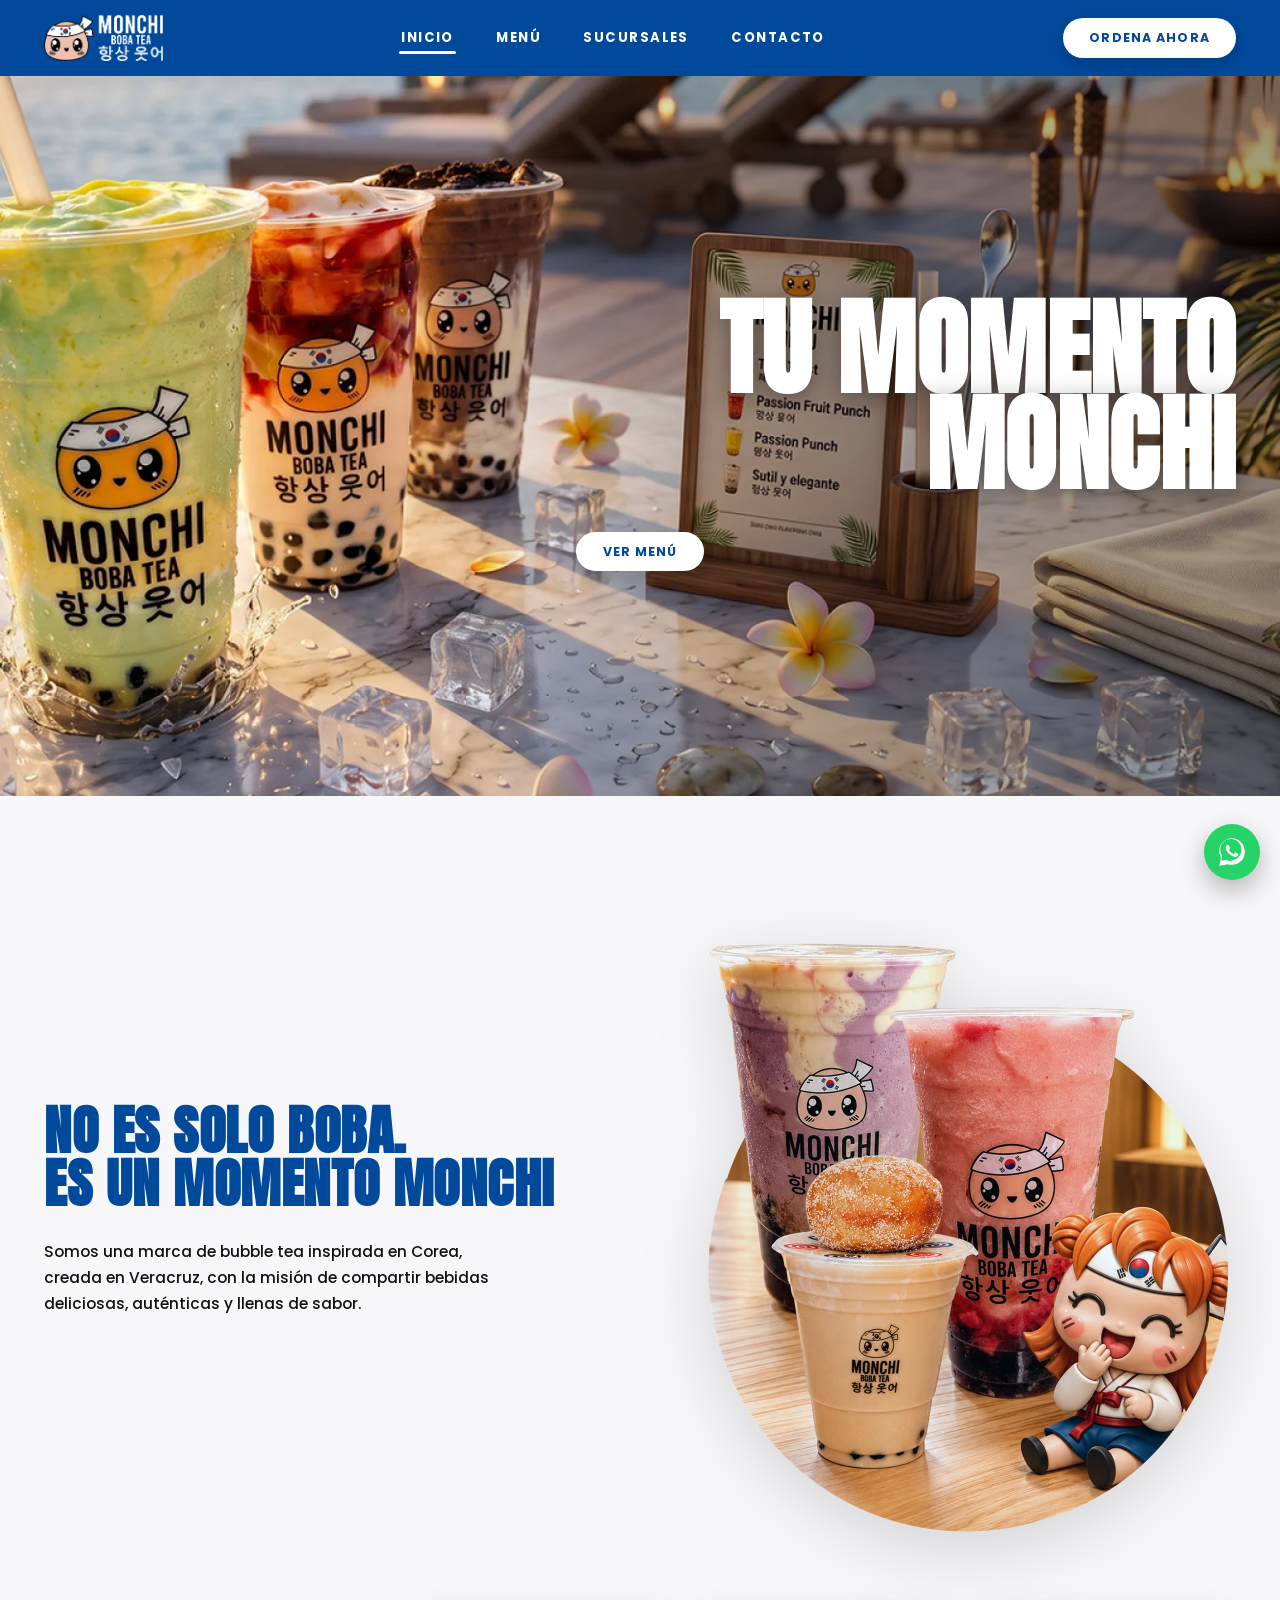
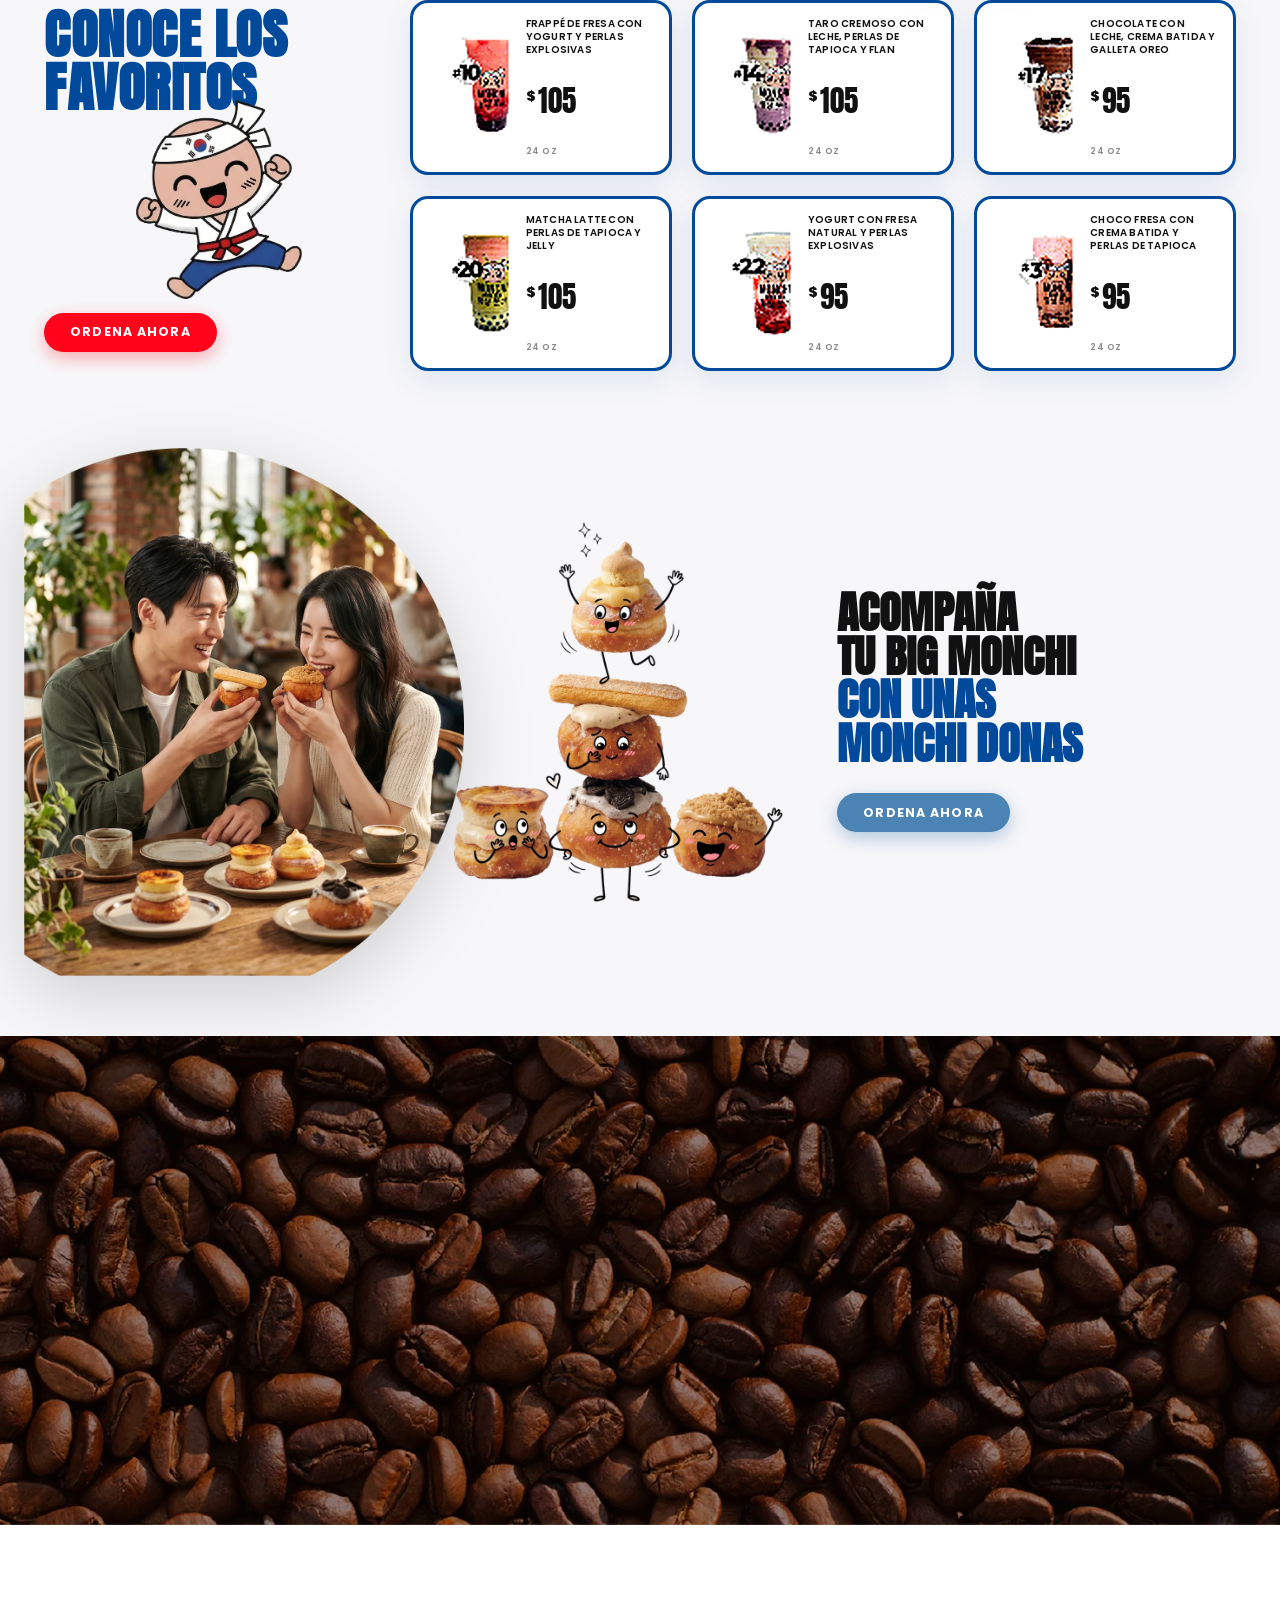
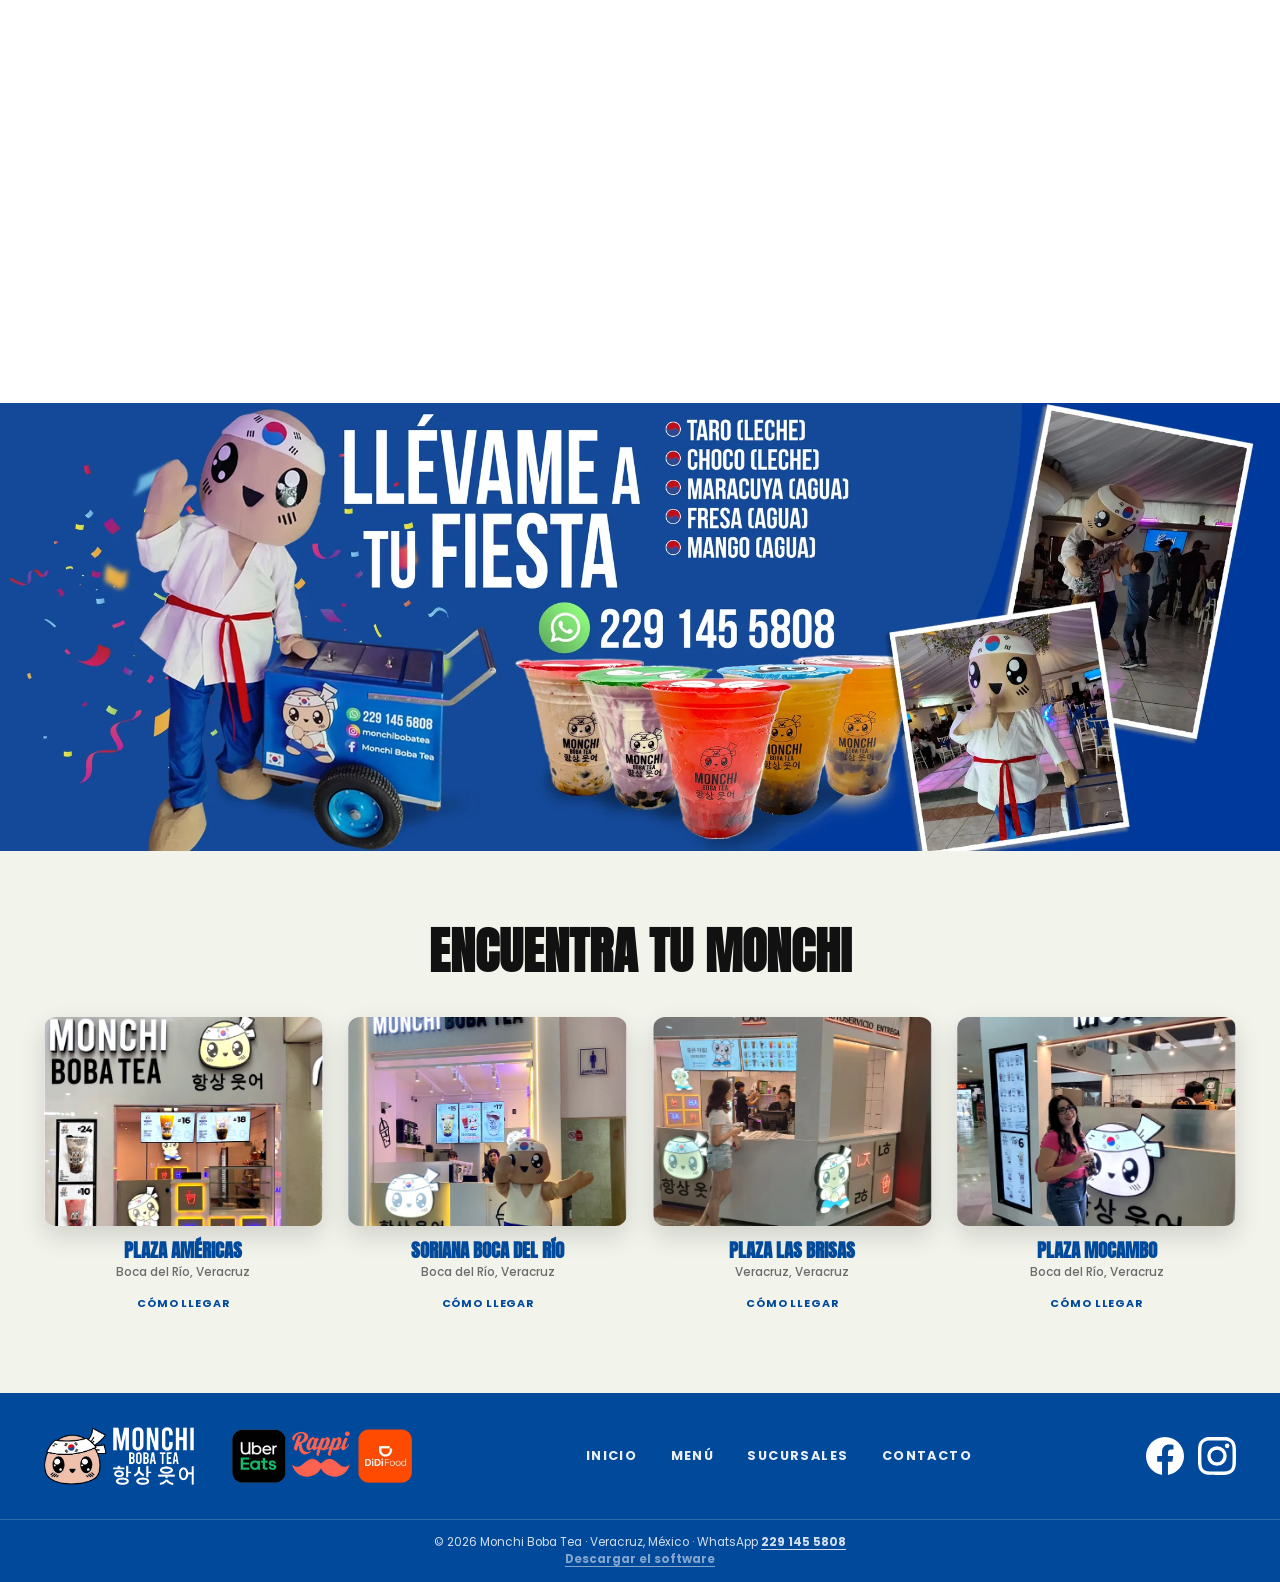
==== commit 5930ac16: "Apunta las URLs absolutas a monchibobatea.com El dominio ya estaba comprado en Hostinger, estacionad" ====
--- a/index.html
+++ b/index.html
@@ -7,14 +7,14 @@
 <meta name="description" content="Monchi Boba Tea: bubble tea inspirado en Corea, creado en Veracruz. Bebidas, Monchi Donas y café. Pídenos por Uber Eats, Rappi y DiDi Food.">
 <meta name="theme-color" content="#01499B">
 <link rel="icon" href="img/mascota.webp">
-<link rel="canonical" href="https://mariosanchez19.github.io/monchi-boba-tea/">
-<meta property="og:url" content="https://mariosanchez19.github.io/monchi-boba-tea/">
+<link rel="canonical" href="https://monchibobatea.com/">
+<meta property="og:url" content="https://monchibobatea.com/">
 <meta property="og:site_name" content="Monchi Boba Tea">
 <meta property="og:locale" content="es_MX">
 <meta name="twitter:card" content="summary_large_image">
 <meta property="og:title" content="Monchi Boba Tea — Tu momento Monchi">
 <meta property="og:description" content="Bubble tea inspirado en Corea, creado en Veracruz.">
-<meta property="og:image" content="https://mariosanchez19.github.io/monchi-boba-tea/img/hero-banner.webp">
+<meta property="og:image" content="https://monchibobatea.com/img/hero-banner.webp">
 <meta property="og:type" content="website">
 <link rel="preconnect" href="https://fonts.googleapis.com">
 <link rel="preconnect" href="https://fonts.gstatic.com" crossorigin>
